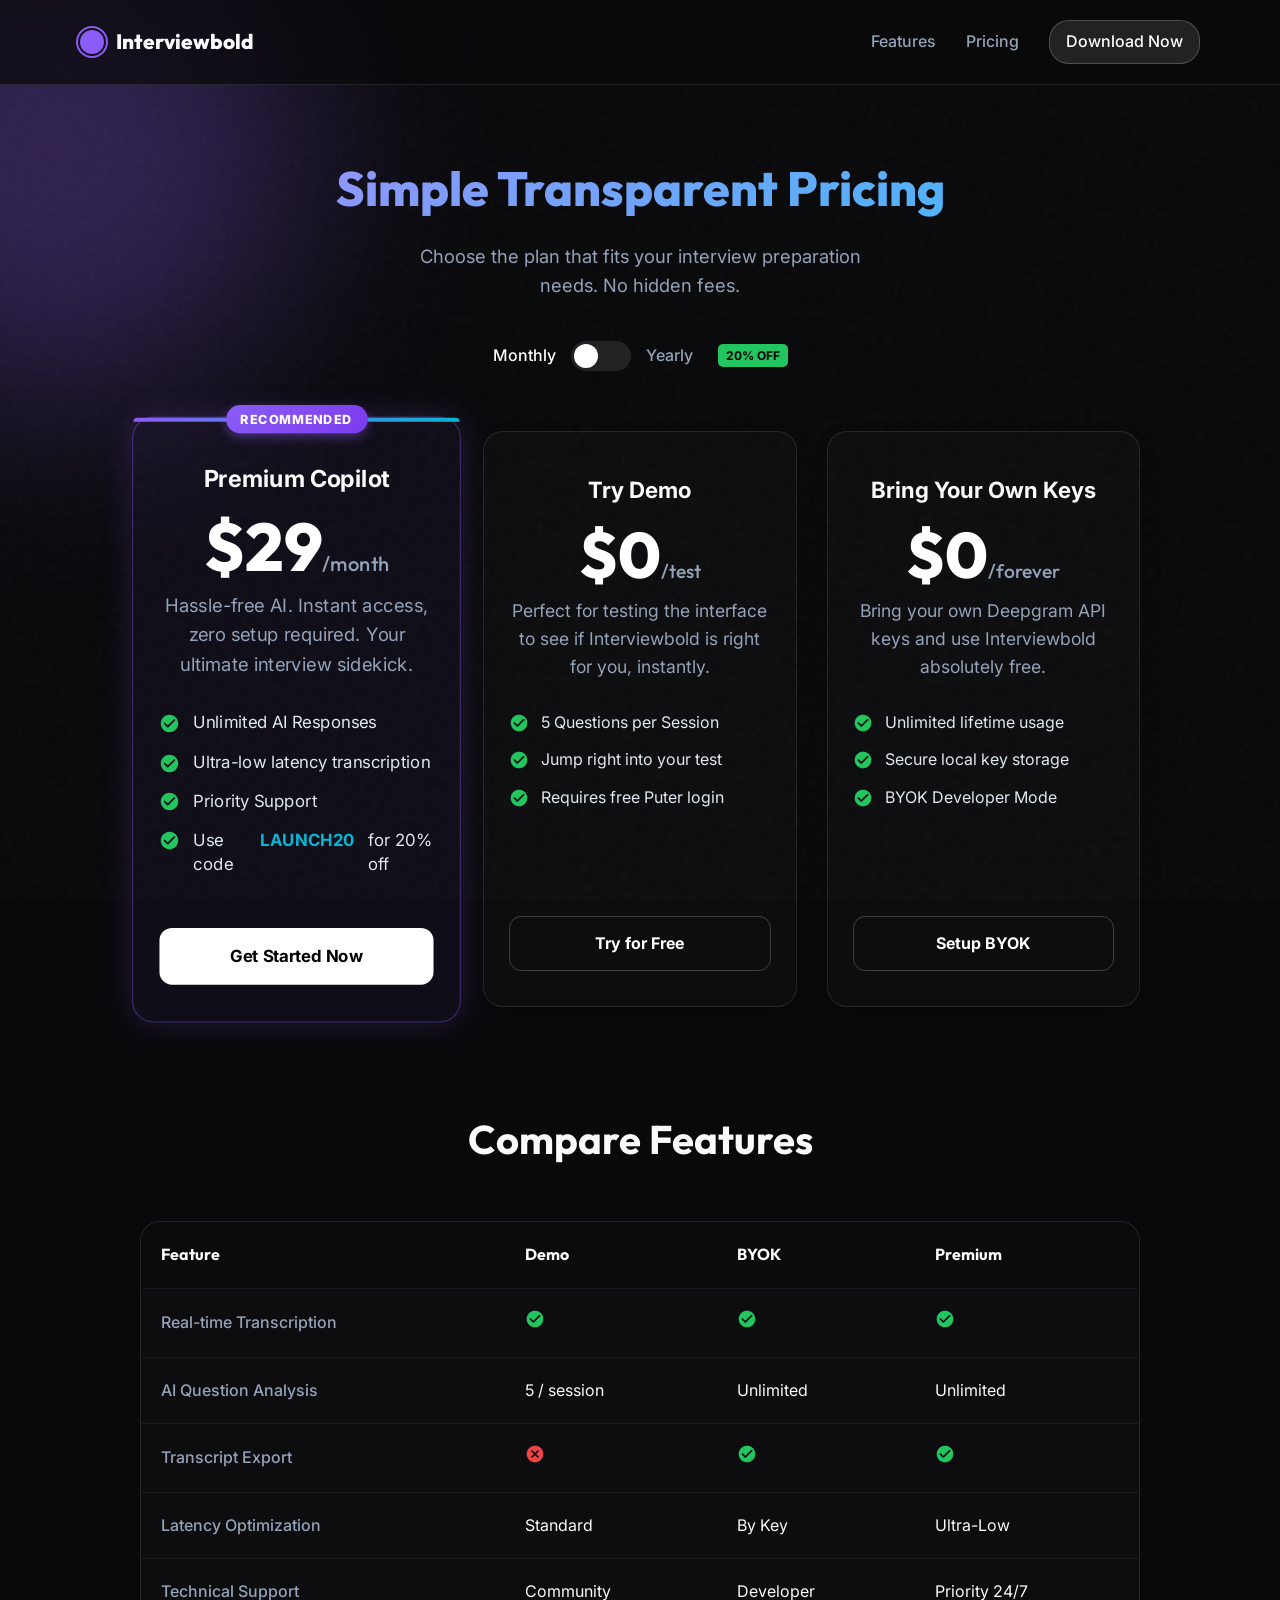
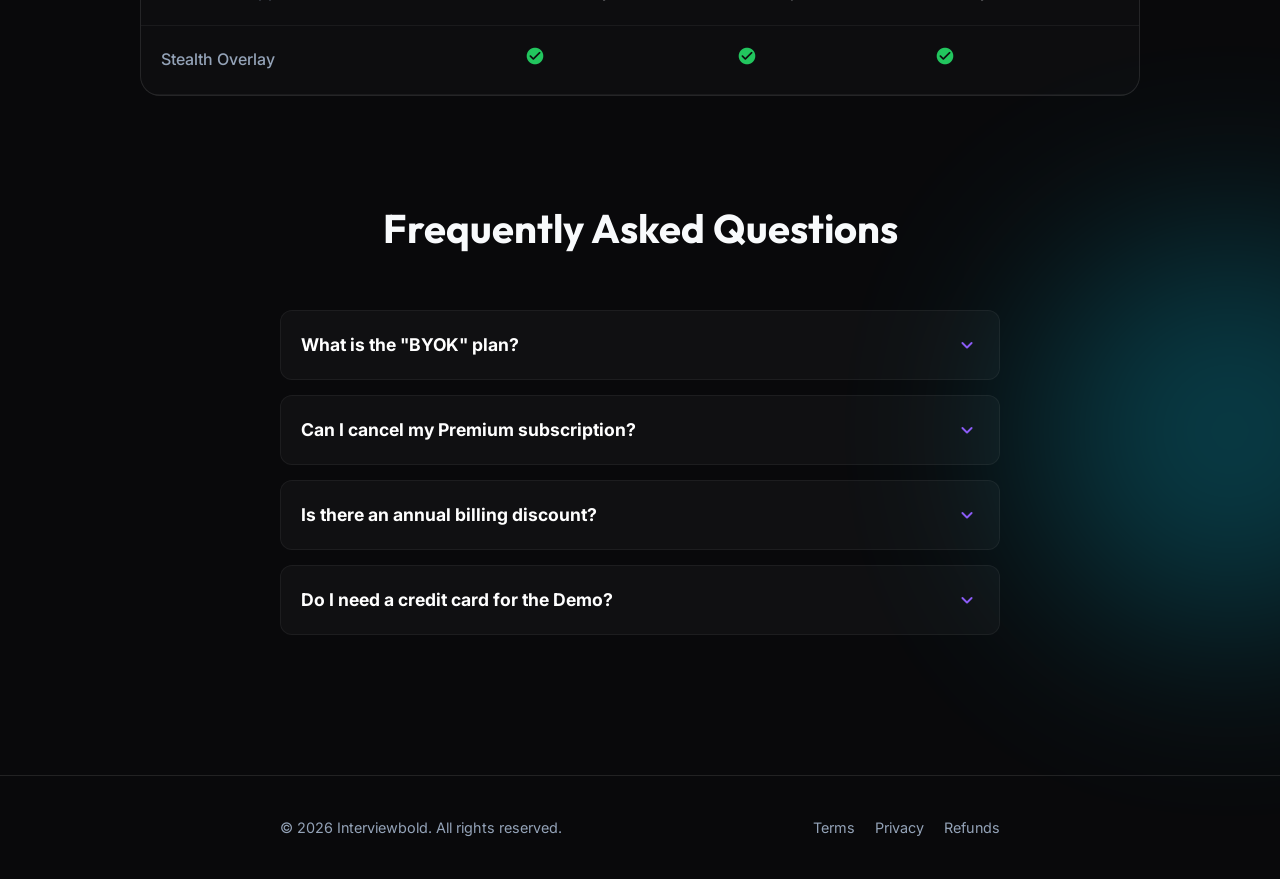
==== pricing.html @ 1e900db0 "Update landing page: refined pricing and legal pages for Interviewbold rebranding" ====
<!DOCTYPE html>
<html lang="en">

<head>
    <meta charset="UTF-8">
    <meta name="viewport" content="width=device-width, initial-scale=1.0">
    <link rel="icon"
        href="data:image/svg+xml,<svg xmlns=%22http://www.w3.org/2000/svg%22 viewBox=%220 0 100 100%22><circle cx=%2250%22 cy=%2250%22 r=%2240%22 fill=%22%238b5cf6%22/></svg>">
    <title>Pricing - Interviewbold</title>
    <meta name="description" content="Simple and transparent pricing for Interviewbold. Choose from our Free Demo, BYOK, or Premium Copilot plans.">
    <link href="https://fonts.googleapis.com/css2?family=Inter:wght@300;400;500;600;700;800&display=swap"
        rel="stylesheet">
    <link href="https://fonts.googleapis.com/css2?family=Outfit:wght@400;600;800&display=swap" rel="stylesheet">
    <link href="https://fonts.googleapis.com/icon?family=Material+Icons+Round" rel="stylesheet">
    <link rel="stylesheet" href="style.css">
</head>

<body>
    <div class="ambient-glow glow-1"></div>
    <div class="ambient-glow glow-2"></div>
    <div class="noise-overlay"></div>

    <nav class="navbar">
        <div class="nav-content">
            <a href="index.html" class="logo" style="text-decoration: none; color: inherit;">
                <div class="logo-icon">
                    <div class="pulse-ring"></div>
                </div>
                <span>Interviewbold</span>
            </a>
            <div class="nav-links">
                <a href="index.html#features">Features</a>
                <a href="pricing.html">Pricing</a>
                <a href="index.html#download" class="nav-btn">Download Now</a>
            </div>
        </div>
    </nav>

    <main class="content-page">
        <section class="pricing">
            <div class="content-header">
                <h1 class="gradient-text">Simple Transparent Pricing</h1>
                <p class="hero-subtitle" style="margin: 0 auto; margin-bottom: 40px;">Choose the plan that fits your interview preparation needs. No hidden fees.</p>
                
                <!-- Pricing Toggle -->
                <div class="pricing-toggle">
                    <span class="toggle-label active" id="monthly-label">Monthly</span>
                    <div class="toggle-switch" id="billing-toggle"></div>
                    <span class="toggle-label" id="yearly-label">Yearly</span>
                    <span class="discount-badge">20% OFF</span>
                </div>
            </div>
            
            <div class="pricing-grid">
                <!-- Premium Tier -->
                <div class="pricing-card premium-tier">
                    <div class="pricing-badge">RECOMMENDED</div>
                    <h3>Premium Copilot</h3>
                    <div class="price" id="premium-price">$29<span>/month</span></div>
                    <p class="pricing-desc">Hassle-free AI. Instant access, zero setup required. Your ultimate interview sidekick.</p>
                    <ul class="pricing-features">
                        <li><span class="material-icons-round">check_circle</span> Unlimited AI Responses</li>
                        <li><span class="material-icons-round">check_circle</span> Ultra-low latency transcription</li>
                        <li><span class="material-icons-round">check_circle</span> Priority Support</li>
                        <li><span class="material-icons-round">check_circle</span> Use code <strong style="color:var(--accent);">LAUNCH20</strong> for 20% off</li>
                    </ul>
                    <div class="pricing-action">
                        <a href="index.html#download" class="nav-btn" style="display: block; text-align: center; width: 100%; border: none;">Get Started Now</a>
                    </div>
                </div>

                <!-- Demo Tier -->
                <div class="pricing-card">
                    <h3>Try Demo</h3>
                    <div class="price">$0<span>/test</span></div>
                    <p class="pricing-desc">Perfect for testing the interface to see if Interviewbold is right for you, instantly.</p>
                    <ul class="pricing-features">
                        <li><span class="material-icons-round">check_circle</span> 5 Questions per Session</li>
                        <li><span class="material-icons-round">check_circle</span> Jump right into your test</li>
                        <li><span class="material-icons-round">check_circle</span> Requires free Puter login</li>
                    </ul>
                    <div class="pricing-action">
                        <a href="index.html#download" class="nav-btn secondary-btn" style="display: block; text-align: center; width:100%;">Try for Free</a>
                    </div>
                </div>

                <!-- BYOK Tier -->
                <div class="pricing-card">
                    <h3>Bring Your Own Keys</h3>
                    <div class="price">$0<span>/forever</span></div>
                    <p class="pricing-desc">Bring your own Deepgram API keys and use Interviewbold absolutely free.</p>
                    <ul class="pricing-features">
                        <li><span class="material-icons-round">check_circle</span> Unlimited lifetime usage</li>
                        <li><span class="material-icons-round">check_circle</span> Secure local key storage</li>
                        <li><span class="material-icons-round">check_circle</span> BYOK Developer Mode</li>
                    </ul>
                    <div class="pricing-action">
                        <a href="index.html#download" class="nav-btn secondary-btn" style="display: block; text-align: center; width:100%;">Setup BYOK</a>
                    </div>
                </div>
            </div>
        </section>

        <!-- Feature Comparison Section -->
        <section class="comparison-section">
            <h2 class="section-title">Compare Features</h2>
            <div class="comparison-table-wrapper">
                <table class="comparison-table">
                    <thead>
                        <tr>
                            <th>Feature</th>
                            <th>Demo</th>
                            <th>BYOK</th>
                            <th>Premium</th>
                        </tr>
                    </thead>
                    <tbody>
                        <tr>
                            <td class="feature">Real-time Transcription</td>
                            <td><span class="material-icons-round check">check_circle</span></td>
                            <td><span class="material-icons-round check">check_circle</span></td>
                            <td><span class="material-icons-round check">check_circle</span></td>
                        </tr>
                        <tr>
                            <td class="feature">AI Question Analysis</td>
                            <td>5 / session</td>
                            <td>Unlimited</td>
                            <td>Unlimited</td>
                        </tr>
                        <tr>
                            <td class="feature">Transcript Export</td>
                            <td><span class="material-icons-round close">cancel</span></td>
                            <td><span class="material-icons-round check">check_circle</span></td>
                            <td><span class="material-icons-round check">check_circle</span></td>
                        </tr>
                        <tr>
                            <td class="feature">Latency Optimization</td>
                            <td>Standard</td>
                            <td>By Key</td>
                            <td>Ultra-Low</td>
                        </tr>
                        <tr>
                            <td class="feature">Technical Support</td>
                            <td>Community</td>
                            <td>Developer</td>
                            <td>Priority 24/7</td>
                        </tr>
                        <tr>
                            <td class="feature">Stealth Overlay</td>
                            <td><span class="material-icons-round check">check_circle</span></td>
                            <td><span class="material-icons-round check">check_circle</span></td>
                            <td><span class="material-icons-round check">check_circle</span></td>
                        </tr>
                    </tbody>
                </table>
            </div>
        </section>

        <section class="content-container" style="margin-top: 100px;">
            <h2 class="section-title">Frequently Asked Questions</h2>
            <div class="faq-accordion">
                <div class="accordion-item">
                    <div class="accordion-header">
                        <h4>What is the "BYOK" plan?</h4>
                        <span class="material-icons-round accordion-icon">expand_more</span>
                    </div>
                    <div class="accordion-content">
                        <p>BYOK stands for "Bring Your Own Key". If you have your own Deepgram API key, you can use our software's full capabilities for free. We don't charge you; you only pay Deepgram for what you use (they have a generous free tier too!). This is perfect for developers or those who already have infrastructure API keys.</p>
                    </div>
                </div>
                <div class="accordion-item">
                    <div class="accordion-header">
                        <h4>Can I cancel my Premium subscription?</h4>
                        <span class="material-icons-round accordion-icon">expand_more</span>
                    </div>
                    <div class="accordion-content">
                        <p>Yes, you can cancel your subscription at any time through your account dashboard. You will retain access until the end of your billing period. We believe in total flexibility for our users.</p>
                    </div>
                </div>
                <div class="accordion-item">
                    <div class="accordion-header">
                        <h4>Is there an annual billing discount?</h4>
                        <span class="material-icons-round accordion-icon">expand_more</span>
                    </div>
                    <div class="accordion-content">
                        <p>Absolutely! If you choose yearly billing, you save 20% compared to monthly billing. That's equivalent to getting nearly 2.5 months for free! You can toggle between monthly and yearly rates at the top of this page.</p>
                    </div>
                </div>
                <div class="accordion-item">
                    <div class="accordion-header">
                        <h4>Do I need a credit card for the Demo?</h4>
                        <span class="material-icons-round accordion-icon">expand_more</span>
                    </div>
                    <div class="accordion-content">
                        <p>No credit card is required to try the Demo. You just need to download the app and sign in with a free Puter account to start your trial sessions immediately.</p>
                    </div>
                </div>
            </div>
        </section>
    </main>

    <script>
        // Billing Toggle Logic
        const toggle = document.getElementById('billing-toggle');
        const premiumPrice = document.getElementById('premium-price');
        const monthlyLabel = document.getElementById('monthly-label');
        const yearlyLabel = document.getElementById('yearly-label');

        toggle.addEventListener('click', () => {
            toggle.classList.toggle('yearly');
            
            if (toggle.classList.contains('yearly')) {
                premiumPrice.innerHTML = '$279<span>/year</span>';
                monthlyLabel.classList.remove('active');
                yearlyLabel.classList.add('active');
            } else {
                premiumPrice.innerHTML = '$29<span>/month</span>';
                monthlyLabel.classList.add('active');
                yearlyLabel.classList.remove('active');
            }
        });

        // FAQ Accordion Logic
        const accordionHeaders = document.querySelectorAll('.accordion-header');
        
        accordionHeaders.forEach(header => {
            header.addEventListener('click', () => {
                const item = header.parentElement;
                const isActive = item.classList.contains('active');
                
                // Close all other items
                document.querySelectorAll('.accordion-item').forEach(i => i.classList.remove('active'));
                
                if (!isActive) {
                    item.classList.add('active');
                }
            });
        });
    </script>

    <footer>
        <div class="content-container">
            <div style="display: flex; justify-content: space-between; align-items: center; flex-wrap: wrap; gap: 20px;">
                <p>&copy; 2026 Interviewbold. All rights reserved.</p>
                <div style="display: flex; gap: 20px;">
                    <a href="terms.html" style="color: var(--text-muted); text-decoration: none;">Terms</a>
                    <a href="privacy.html" style="color: var(--text-muted); text-decoration: none;">Privacy</a>
                    <a href="refund.html" style="color: var(--text-muted); text-decoration: none;">Refunds</a>
                </div>
            </div>
        </div>
    </footer>
</body>

</html>
---- style.css ----
:root {
    --bg-dark: #09090b;
    --primary: #8b5cf6;
    --primary-glow: rgba(139, 92, 246, 0.5);
    --secondary: #22c55e;
    --secondary-glow: rgba(34, 197, 94, 0.4);
    --accent: #06b6d4;
    --text-main: #f8fafc;
    --text-muted: #94a3b8;
    --glass-bg: rgba(15, 23, 42, 0.6);
    --glass-border: 1px solid rgba(255, 255, 255, 0.1);
}

* {
    margin: 0;
    padding: 0;
    box-sizing: border-box;
}

body {
    background-color: var(--bg-dark);
    color: var(--text-main);
    font-family: 'Inter', sans-serif;
    line-height: 1.6;
    overflow-x: hidden;
    position: relative;
}

/* Ambient Effects */
.ambient-glow {
    position: absolute;
    border-radius: 50%;
    filter: blur(100px);
    opacity: 0.3;
    z-index: -2;
}

.glow-1 {
    width: 500px;
    height: 500px;
    background: var(--primary);
    top: -100px;
    left: -200px;
}

.glow-2 {
    width: 400px;
    height: 400px;
    background: var(--accent);
    bottom: 10%;
    right: -150px;
}

.noise-overlay {
    position: fixed;
    top: 0;
    left: 0;
    width: 100%;
    height: 100%;
    background-image: url("data:image/svg+xml,%3Csvg viewBox='0 0 200 200' xmlns='http://www.w3.org/2000/svg'%3E%3Cfilter id='noiseFilter'%3E%3CfeTurbulence type='fractalNoise' baseFrequency='0.65' numOctaves='3' stitchTiles='stitch'/%3E%3C/filter%3E%3Crect width='100%25' height='100%25' filter='url(%23noiseFilter)'/%3E%3C/svg%3E");
    opacity: 0.03;
    pointer-events: none;
    z-index: -1;
}

/* Navbar */
.navbar {
    padding: 20px 0;
    border-bottom: var(--glass-border);
    background: rgba(9, 9, 11, 0.7);
    backdrop-filter: blur(10px);
    position: fixed;
    top: 0;
    width: 100%;
    z-index: 100;
}

.nav-content {
    max-width: 1200px;
    margin: 0 auto;
    padding: 0 40px;
    display: flex;
    justify-content: space-between;
    align-items: center;
}

.logo {
    display: flex;
    align-items: center;
    gap: 12px;
    font-family: 'Outfit', sans-serif;
    font-weight: 800;
    font-size: 1.3rem;
}

.logo-icon {
    width: 24px;
    height: 24px;
    background: var(--primary);
    border-radius: 50%;
    position: relative;
}

.pulse-ring {
    position: absolute;
    inset: -4px;
    border: 2px solid var(--primary);
    border-radius: 50%;
    animation: pulse 2s infinite;
}

@keyframes pulse {
    0% {
        transform: scale(0.8);
        opacity: 1;
    }

    100% {
        transform: scale(1.5);
        opacity: 0;
    }
}

.nav-links {
    display: flex;
    align-items: center;
    gap: 30px;
}

.nav-links a {
    color: var(--text-muted);
    text-decoration: none;
    font-weight: 500;
    transition: color 0.2s;
}

.nav-links a:hover {
    color: white;
}

.nav-btn {
    background: rgba(255, 255, 255, 0.1);
    padding: 8px 16px;
    border-radius: 20px;
    border: 1px solid rgba(255, 255, 255, 0.2);
    color: white !important;
}

/* Hero Section */
.hero {
    max-width: 1200px;
    margin: 150px auto 100px;
    padding: 0 40px;
    display: flex;
    align-items: center;
    justify-content: space-between;
    gap: 60px;
}

.hero-content {
    flex: 1;
}

.badge {
    display: inline-block;
    padding: 6px 14px;
    background: rgba(139, 92, 246, 0.15);
    border: 1px solid rgba(139, 92, 246, 0.4);
    border-radius: 20px;
    color: #c4b5fd;
    font-size: 0.85rem;
    font-weight: 600;
    margin-bottom: 24px;
}

.hero-title {
    font-family: 'Outfit', sans-serif;
    font-size: clamp(2.5rem, 8vw, 4rem);
    line-height: 1.1;
    font-weight: 800;
    margin-bottom: 24px;
}

.gradient-text {
    background: linear-gradient(135deg, #a78bfa 0%, #38bdf8 100%);
    -webkit-background-clip: text;
    background-clip: text;
    -webkit-text-fill-color: transparent;
}

.hero-subtitle {
    color: var(--text-muted);
    font-size: 1.15rem;
    max-width: 500px;
    margin-bottom: 40px;
}

.cta-group {
    display: flex;
    gap: 20px;
    flex-wrap: wrap;
    margin-bottom: 15px;
}

/* Download Buttons */
.primary-btn,
.secondary-btn {
    display: flex;
    align-items: center;
    gap: 15px;
    padding: 12px 24px;
    border-radius: 12px;
    text-decoration: none;
    color: white;
    transition: all 0.3s cubic-bezier(0.4, 0, 0.2, 1);
}

.windows-btn {
    background: linear-gradient(135deg, var(--primary) 0%, #7c3aed 100%);
    box-shadow: 0 10px 25px -5px var(--primary-glow);
    border: 1px solid rgba(255, 255, 255, 0.1);
}

.windows-btn:hover {
    transform: translateY(-3px);
    box-shadow: 0 15px 30px -5px var(--primary-glow);
    filter: brightness(1.1);
}

.android-btn {
    background: rgba(255, 255, 255, 0.05);
    border: 1px solid rgba(34, 197, 94, 0.5);
    box-shadow: 0 10px 25px -5px rgba(0, 0, 0, 0.3);
}

.android-btn:hover {
    transform: translateY(-3px);
    background: rgba(34, 197, 94, 0.1);
    box-shadow: 0 15px 30px -5px var(--secondary-glow);
}

.btn-text {
    display: flex;
    flex-direction: column;
    text-align: left;
}

.btn-text .small {
    font-size: 0.7rem;
    opacity: 0.8;
    text-transform: uppercase;
    letter-spacing: 0.5px;
}

.btn-text .large {
    font-size: 1.2rem;
    font-weight: 700;
    line-height: 1.2;
}

.icon-windows,
.icon-android {
    width: 32px;
    height: 32px;
}

.version-info {
    font-size: 0.8rem;
    color: var(--text-muted);
    opacity: 0.7;
}

/* Hero Image / Mockup */
.hero-image-wrapper {
    flex: 1;
    display: flex;
    justify-content: flex-end;
}

.glass-mockup {
    width: 100%;
    max-width: 450px;
    background: var(--glass-bg);
    backdrop-filter: blur(20px);
    border: var(--glass-border);
    border-radius: 16px;
    overflow: hidden;
    box-shadow: 0 25px 50px -12px rgba(0, 0, 0, 0.5);
    transform: perspective(1000px) rotateY(-10deg) rotateX(5deg);
    transition: transform 0.5s ease;
}

.glass-mockup:hover {
    transform: perspective(1000px) rotateY(-5deg) rotateX(2deg);
}

.mockup-header {
    background: rgba(0, 0, 0, 0.3);
    padding: 12px 16px;
    display: flex;
    align-items: center;
    border-bottom: var(--glass-border);
}

.dots span {
    display: inline-block;
    width: 10px;
    height: 10px;
    border-radius: 50%;
    background: #4b5563;
    margin-right: 6px;
}

.dots span:nth-child(1) {
    background: #ef4444;
}

.dots span:nth-child(2) {
    background: #eab308;
}

.dots span:nth-child(3) {
    background: #22c55e;
}

.mockup-title {
    margin-left: auto;
    margin-right: auto;
    font-size: 0.75rem;
    color: var(--text-muted);
    font-weight: 500;
}

.mockup-body {
    padding: 20px;
    display: flex;
    flex-direction: column;
    gap: 15px;
}

.mockup-panel {
    background: rgba(255, 255, 255, 0.03);
    border: 1px solid rgba(255, 255, 255, 0.05);
    border-radius: 12px;
    padding: 16px;
}

.m-header {
    font-size: 0.75rem;
    text-transform: uppercase;
    color: var(--text-muted);
    margin-bottom: 10px;
    display: flex;
    align-items: center;
    gap: 6px;
    font-weight: 600;
}

.m-msg {
    font-size: 0.9rem;
    color: #e2e8f0;
}

.q-tag {
    color: #FFD700;
    font-weight: bold;
}

.tr-msg strong {
    color: white;
}

/* How It Works */
.how-to-use {
    max-width: 1000px;
    margin: 0 auto 100px;
    padding: 0 40px;
}

.steps-container {
    display: flex;
    flex-direction: column;
    gap: 60px;
}

.step {
    display: flex;
    align-items: center;
    gap: 40px;
    position: relative;
}

.reverse-step {
    flex-direction: row-reverse;
}

.step-number {
    position: absolute;
    top: -20px;
    left: -20px;
    font-size: 6rem;
    font-weight: 800;
    color: rgba(255, 255, 255, 0.03);
    z-index: -1;
}

.reverse-step .step-number {
    left: auto;
    right: -20px;
}

.step-content {
    flex: 1;
}

.step-content h3 {
    font-family: 'Outfit', sans-serif;
    font-size: 1.8rem;
    margin-bottom: 15px;
    color: var(--primary);
}

.step-content p {
    color: var(--text-muted);
    font-size: 1.1rem;
}

.step-image {
    flex: 1;
}

.placeholder-img {
    width: 100%;
    aspect-ratio: 16 / 9;
    border-radius: 16px;
    border: var(--glass-border);
    display: flex;
    flex-direction: column;
    justify-content: center;
    align-items: center;
    gap: 15px;
    color: var(--text-muted);
    font-weight: 500;
    box-shadow: 0 20px 40px -10px rgba(0, 0, 0, 0.5);
    background: linear-gradient(135deg, rgba(139, 92, 246, 0.05) 0%, rgba(6, 182, 212, 0.05) 100%);
    position: relative;
    overflow: hidden;
}

.placeholder-img::before {
    content: '';
    position: absolute;
    inset: 0;
    background: radial-gradient(circle at center, var(--primary-glow) 0%, transparent 70%);
    opacity: 0.1;
}

/* Pricing Section */
.pricing {
    max-width: 1200px;
    margin: 0 auto 100px;
    padding: 0 40px;
    text-align: center;
}

.pricing-grid {
    display: grid;
    grid-template-columns: repeat(3, 1fr);
    gap: 30px;
    align-items: stretch;
    max-width: 1000px;
    margin: 0 auto;
}

.pricing-card {
    background: rgba(255, 255, 255, 0.02);
    border: 1px solid rgba(255, 255, 255, 0.1);
    border-radius: 20px;
    padding: 35px 25px;
    position: relative;
    overflow: visible; /* changed from hidden to let badge pop out */
    box-shadow: 0 10px 30px -10px rgba(0, 0, 0, 0.3);
    transition: transform 0.3s ease, box-shadow 0.3s ease;
    display: flex;
    flex-direction: column;
}

.pricing-card:hover {
    transform: translateY(-5px);
    border-color: rgba(255, 255, 255, 0.2);
}

.premium-tier {
    background: rgba(139, 92, 246, 0.05); /* very light purple tint */
    border: 1px solid rgba(139, 92, 246, 0.4);
    transform: scale(1.05);
    z-index: 2;
}

.premium-tier:hover {
    transform: scale(1.05) translateY(-5px);
    box-shadow: 0 20px 40px -5px var(--primary-glow);
}

/* Add a glowing top edge to the premium card */
.premium-tier::before {
    content: '';
    position: absolute;
    top: 0;
    left: 0;
    width: 100%;
    height: 4px;
    background: linear-gradient(90deg, var(--primary), var(--accent));
    border-top-left-radius: 20px;
    border-top-right-radius: 20px;
}

.pricing-badge {
    position: absolute;
    top: -12px;
    left: 50%;
    transform: translateX(-50%);
    display: inline-block;
    padding: 4px 14px;
    background: linear-gradient(135deg, var(--primary) 0%, #7c3aed 100%);
    color: white;
    border-radius: 20px;
    font-size: 0.75rem;
    font-weight: 800;
    text-transform: uppercase;
    letter-spacing: 1px;
    box-shadow: 0 4px 10px rgba(139, 92, 246, 0.4);
}

.pricing-card h3 {
    font-size: 1.4rem;
    color: var(--text-main);
    margin-bottom: 15px;
    margin-top: 5px;
}

.price {
    font-family: 'Outfit', sans-serif;
    font-size: 4rem;
    font-weight: 800;
    line-height: 1;
    margin-bottom: 10px;
    color: white;
}

.price span {
    font-size: 1.2rem;
    color: var(--text-muted);
    font-weight: 500;
}

.pricing-desc {
    color: var(--text-muted);
    margin-bottom: 30px;
    font-size: 1.1rem;
}

.pricing-features {
    list-style: none;
    text-align: left;
    margin-bottom: 35px;
}

.pricing-features li {
    display: flex;
    align-items: flex-start; /* Changed from center so wrapped text aligns at top */
    gap: 12px;
    margin-bottom: 15px;
    color: #e2e8f0;
    line-height: 1.4;
}

.pricing-features .material-icons-round {
    color: var(--secondary);
    font-size: 20px;
    flex-shrink: 0; /* Prevents the icon from squeezing when text wraps */
    margin-top: 2px; /* Slight visual tweak to align with text */
}

.pricing-action {
    margin-top: auto;
}

.pricing-action .nav-btn {
    display: block;
    width: 100%;
    padding: 14px;
    background: white;
    color: black !important;
    text-align: center;
    font-weight: 700;
    border-radius: 12px;
    text-decoration: none;
    transition: all 0.2s;
}

.pricing-action .nav-btn.secondary-btn {
    background: transparent;
    color: white !important;
    border: 1px solid rgba(255,255,255,0.2);
}

.pricing-action .nav-btn:hover {
    transform: scale(1.02);
}

.pricing-action .nav-btn.secondary-btn:hover {
    background: rgba(255,255,255,0.05);
}

/* Features */
.features {
    max-width: 1200px;
    margin: 0 auto 100px;
    padding: 0 40px;
}

.section-title {
    text-align: center;
    font-size: 2.5rem;
    font-family: 'Outfit', sans-serif;
    margin-bottom: 50px;
}

.feature-grid {
    display: grid;
    grid-template-columns: repeat(3, 1fr);
    gap: 30px;
}

.feature-card {
    background: rgba(255, 255, 255, 0.02);
    border: 1px solid rgba(255, 255, 255, 0.05);
    padding: 30px;
    border-radius: 16px;
    transition: background 0.3s;
}

.feature-card:hover {
    background: rgba(255, 255, 255, 0.05);
}

.feature-icon {
    width: 48px;
    height: 48px;
    background: rgba(139, 92, 246, 0.1);
    color: var(--primary);
    border-radius: 12px;
    display: flex;
    align-items: center;
    justify-content: center;
    margin-bottom: 20px;
}

.feature-icon span {
    font-size: 24px;
}

.feature-card h3 {
    margin-bottom: 12px;
    font-size: 1.2rem;
}

.feature-card p {
    color: var(--text-muted);
    font-size: 0.95rem;
}

footer {
    text-align: center;
    padding: 40px;
    border-top: var(--glass-border);
    color: var(--text-muted);
    font-size: 0.9rem;
}

@media (max-width: 900px) {
    .nav-content {
        padding: 0 20px;
    }

    .nav-links {
        gap: 15px;
    }

    .nav-links a:not(.nav-btn):not([href*="pricing"]) {
        display: none !important;
    }

    .hero {
        flex-direction: column;
        text-align: center;
        margin-top: 100px;
        gap: 40px;
    }

    .hero-title {
        font-size: clamp(2rem, 10vw, 3.5rem);
    }

    .cta-group {
        justify-content: center;
    }

    .hero-subtitle {
        margin: 0 auto 40px;
    }

    .glass-mockup {
        transform: none;
        max-width: 100%;
    }

    .glass-mockup:hover {
        transform: translateY(-5px);
    }

    .feature-grid,
    .testimonial-grid,
    .stats-grid {
        grid-template-columns: 1fr !important;
        gap: 20px;
    }

    .pricing-grid {
        grid-template-columns: 1fr;
        gap: 40px;
        padding: 0 20px;
    }
    
    .premium-tier {
        transform: none;
    }
    .premium-tier:hover {
        transform: translateY(-5px);
    }

    .stats-container {
        padding: 0;
    }

    .step {
        flex-direction: column !important;
        text-align: center;
        gap: 20px;
    }

    .step-number {
        font-size: 4rem;
        top: -10px;
        left: 50%;
        transform: translateX(-50%);
    }

    .reverse-step .step-number {
        right: auto;
    }
}

/* Stats Section */
.stats-section {
    max-width: 1200px;
    margin: 0 auto 100px;
    padding: 0 40px;
    position: relative;
}

.stats-container {
    display: flex;
    flex-direction: column;
    gap: 40px;
    align-items: center;
}

.map-container {
    width: 100%;
    max-width: 800px;
    height: 300px;
    position: relative;
    background: radial-gradient(ellipse at center, rgba(139, 92, 246, 0.15) 0%, transparent 70%);
    border-radius: 20px;
    margin-bottom: 20px;
}

.map-bg {
    position: absolute;
    inset: 0;
    background-image: url('world-map.svg');
    background-size: contain;
    background-position: center;
    background-repeat: no-repeat;
    opacity: 0.2;
    /* Simplified filter for better cross-browser compatibility */
    filter: brightness(0.8) sepia(1) hue-rotate(220deg) saturate(2);
}

.ping {
    position: absolute;
    width: 10px;
    height: 10px;
    background: var(--primary);
    border-radius: 50%;
    box-shadow: 0 0 10px var(--primary);
}

.ping::after {
    content: '';
    position: absolute;
    top: 50%;
    left: 50%;
    transform: translate(-50%, -50%);
    width: 100%;
    height: 100%;
    background: var(--primary);
    border-radius: 50%;
    animation: ripple 2s infinite ease-out;
}

.ping:nth-child(2)::after {
    animation-delay: 0.5s;
}

.ping:nth-child(3)::after {
    animation-delay: 1.2s;
}

.ping:nth-child(4)::after {
    animation-delay: 0.2s;
}

.ping:nth-child(5)::after {
    animation-delay: 1.8s;
}

.ping:nth-child(6)::after {
    animation-delay: 0.9s;
}

.ping:nth-child(7)::after {
    animation-delay: 1.5s;
}

@keyframes ripple {
    0% {
        width: 10px;
        height: 10px;
        opacity: 1;
    }

    100% {
        width: 50px;
        height: 50px;
        opacity: 0;
    }
}

.stats-grid {
    display: grid;
    grid-template-columns: repeat(4, 1fr);
    gap: 30px;
    width: 100%;
}

.stat-card {
    background: rgba(255, 255, 255, 0.02);
    border: 1px solid rgba(255, 255, 255, 0.05);
    padding: 30px 20px;
    border-radius: 16px;
    text-align: center;
    transition: transform 0.3s, background 0.3s;
}

.stat-card:hover {
    transform: translateY(-5px);
    background: rgba(255, 255, 255, 0.05);
    border-color: rgba(139, 92, 246, 0.3);
}

.stat-number {
    font-family: 'Outfit', sans-serif;
    font-size: 3rem;
    font-weight: 800;
    color: var(--text-main);
    margin-bottom: 5px;
    background: linear-gradient(135deg, #fff 0%, #a78bfa 100%);
    -webkit-background-clip: text;
    background-clip: text;
    -webkit-text-fill-color: transparent;
}

.stat-label {
    color: var(--text-muted);
    font-size: 1rem;
    font-weight: 500;
    text-transform: uppercase;
    letter-spacing: 1px;
}

/* Testimonials Section */
.testimonials {
    max-width: 1200px;
    margin: 0 auto 100px;
    padding: 0 40px;
}

.testimonial-grid {
    display: grid;
    grid-template-columns: repeat(3, 1fr);
    gap: 30px;
}

.testimonial-card {
    background: var(--glass-bg);
    border: var(--glass-border);
    padding: 30px;
    border-radius: 16px;
    box-shadow: 0 10px 30px -10px rgba(0, 0, 0, 0.3);
    display: flex;
    flex-direction: column;
    gap: 20px;
    transition: transform 0.3s, box-shadow 0.3s;
}

.testimonial-card:hover {
    transform: translateY(-5px);
    box-shadow: 0 15px 35px -10px var(--primary-glow);
    border-color: rgba(139, 92, 246, 0.3);
}

.stars {
    color: #eab308;
    font-size: 1.2rem;
    letter-spacing: 2px;
}

.review-text {
    color: var(--text-main);
    font-size: 1.05rem;
    font-style: italic;
    line-height: 1.6;
    flex-grow: 1;
}

.user-info {
    display: flex;
    align-items: center;
    gap: 15px;
    border-top: 1px solid rgba(255, 255, 255, 0.05);
    padding-top: 20px;
}

.avatar {
    width: 45px;
    height: 45px;
    background: linear-gradient(135deg, var(--primary) 0%, var(--accent) 100%);
    border-radius: 50%;
    display: flex;
    align-items: center;
    justify-content: center;
    font-weight: 700;
    color: white;
    font-size: 1.1rem;
}

.user-info h4 {
    margin: 0;
    font-size: 1rem;
    color: white;
}

.user-info p {
    margin: 0;
    font-size: 0.85rem;
    color: var(--text-muted);
}

@media (max-width: 900px) {

    .stats-grid,
    .testimonial-grid {
        grid-template-columns: 1fr;
    }
}

@media (max-width: 600px) {
    .stats-grid {
        grid-template-columns: 1fr 1fr;
    }
}

/* Policy & Content Pages */
.content-page {
    padding-top: 150px;
    padding-bottom: 100px;
}

.content-container {
    max-width: 800px;
    margin: 0 auto;
    padding: 0 40px;
}

.content-header {
    text-align: center;
    margin-bottom: 60px;
}

.content-header h1 {
    font-family: 'Outfit', sans-serif;
    font-size: 3rem;
    font-weight: 800;
    margin-bottom: 15px;
}

.last-updated {
    color: var(--text-muted);
    font-size: 0.9rem;
}

.content-body {
    background: rgba(255, 255, 255, 0.02);
    border: var(--glass-border);
    border-radius: 20px;
    padding: 60px;
    box-shadow: 0 20px 40px -20px rgba(0, 0, 0, 0.5);
}

.content-body h2 {
    font-family: 'Outfit', sans-serif;
    font-size: 1.8rem;
    color: var(--primary);
    margin-top: 40px;
    margin-bottom: 20px;
}

.content-body h2:first-child {
    margin-top: 0;
}

.content-body p {
    color: var(--text-muted);
    margin-bottom: 20px;
    font-size: 1.05rem;
    line-height: 1.7;
}

.content-body ul {
    margin-bottom: 20px;
    padding-left: 20px;
    color: var(--text-muted);
}

.content-body li {
    margin-bottom: 10px;
}

.content-body a {
    color: var(--accent);
    text-decoration: none;
}

.content-body a:hover {
    text-decoration: underline;
}

/* Pricing Toggle */
.pricing-toggle {
    display: flex;
    align-items: center;
    justify-content: center;
    gap: 15px;
    margin-bottom: 40px;
}

.toggle-label {
    font-size: 1rem;
    font-weight: 500;
    color: var(--text-muted);
}

.toggle-label.active {
    color: white;
}

.toggle-switch {
    display: inline-block;
    position: relative;
    width: 60px;
    height: 30px;
    background: rgba(255, 255, 255, 0.1);
    border-radius: 15px;
    cursor: pointer;
    transition: background 0.3s;
}

.toggle-switch::after {
    content: '';
    position: absolute;
    top: 3px;
    left: 3px;
    width: 24px;
    height: 24px;
    background: white;
    border-radius: 50%;
    transition: transform 0.3s;
}

.toggle-switch.yearly::after {
    transform: translateX(30px);
}

.discount-badge {
    padding: 2px 8px;
    background: var(--secondary);
    color: black;
    font-size: 0.75rem;
    font-weight: 700;
    border-radius: 5px;
    margin-left: 10px;
}

/* Pricing Card Glows & Animations */
.pricing-card.premium-tier {
    box-shadow: 0 0 30px rgba(139, 92, 246, 0.2);
}

.pricing-card:hover {
    transform: translateY(-8px);
    box-shadow: 0 20px 40px -10px rgba(0, 0, 0, 0.5), 0 0 20px rgba(139, 92, 246, 0.3);
}

/* Comparison Table */
.comparison-section {
    margin-top: 100px;
    max-width: 1000px;
    margin-left: auto;
    margin-right: auto;
}

.comparison-table-wrapper {
    overflow-x: auto;
    background: rgba(255, 255, 255, 0.02);
    border: var(--glass-border);
    border-radius: 20px;
}

.comparison-table {
    width: 100%;
    border-collapse: collapse;
    text-align: left;
}

.comparison-table th, 
.comparison-table td {
    padding: 20px;
    border-bottom: 1px solid rgba(255, 255, 255, 0.05);
}

.comparison-table th {
    background: rgba(0, 0, 0, 0.2);
    font-family: 'Outfit', sans-serif;
    font-weight: 700;
    color: var(--text-main);
}

.comparison-table .feature {
    font-weight: 500;
    color: var(--text-muted);
}

.comparison-table .material-icons-round {
    font-size: 20px;
}

.comparison-table .material-icons-round.check {
    color: var(--secondary);
}

.comparison-table .material-icons-round.close {
    color: #ef4444;
}

/* Accordion FAQ */
.faq-accordion {
    display: flex;
    flex-direction: column;
    gap: 15px;
    max-width: 800px;
    margin: 40px auto;
}

.accordion-item {
    background: rgba(255, 255, 255, 0.03);
    border: 1px solid rgba(255, 255, 255, 0.05);
    border-radius: 12px;
    overflow: hidden;
    transition: all 0.3s;
}

.accordion-header {
    padding: 20px;
    display: flex;
    justify-content: space-between;
    align-items: center;
    cursor: pointer;
}

.accordion-header h4 {
    margin: 0;
    font-size: 1.1rem;
    color: white;
}

.accordion-icon {
    transition: transform 0.3s;
    color: var(--primary);
}

.accordion-item.active .accordion-icon {
    transform: rotate(180deg);
}

.accordion-content {
    max-height: 0;
    padding: 0 20px;
    transition: max-height 0.3s ease-out, padding 0.3s ease-out;
    color: var(--text-muted);
    line-height: 1.6;
}

.accordion-item.active .accordion-content {
    max-height: 300px; /* Increased for longer text */
    padding: 0 20px 20px;
}

/* Legal Sidebar Layout */
.policy-layout {
    display: flex;
    gap: 60px;
    align-items: flex-start;
}

.policy-toc {
    position: sticky;
    top: 120px;
    width: 250px;
    flex-shrink: 0;
    background: rgba(255, 255, 255, 0.02);
    border: var(--glass-border);
    border-radius: 15px;
    padding: 25px;
}

.policy-toc h3 {
    font-size: 0.8rem;
    text-transform: uppercase;
    letter-spacing: 2px;
    color: var(--primary);
    margin-bottom: 20px;
    font-weight: 800;
}

.policy-toc ul {
    list-style: none;
    padding: 0;
}

.policy-toc li {
    margin-bottom: 12px;
}

.policy-toc a {
    color: var(--text-muted);
    text-decoration: none;
    font-size: 0.9rem;
    transition: color 0.2s;
    display: block;
}

.policy-toc a:hover,
.policy-toc a.active {
    color: white;
    font-weight: 600;
}

/* Back to Top Button */
.back-to-top {
    position: fixed;
    bottom: 30px;
    right: 30px;
    width: 50px;
    height: 50px;
    background: var(--primary);
    color: white;
    border-radius: 50%;
    display: flex;
    align-items: center;
    justify-content: center;
    text-decoration: none;
    opacity: 0;
    pointer-events: none;
    transition: all 0.3s;
    z-index: 99;
    box-shadow: 0 10px 20px rgba(0,0,0,0.3);
}

.back-to-top.visible {
    opacity: 1;
    pointer-events: auto;
}

.back-to-top:hover {
    transform: translateY(-5px);
    background: var(--accent);
}

/* Responsive Overrides */
@media (max-width: 900px) {
    .content-page {
        padding-top: 100px;
    }
    
    .policy-layout {
        flex-direction: column;
    }
    
    .policy-toc {
        position: static;
        width: 100%;
        margin-bottom: 40px;
    }
    
    .content-container {
        padding: 0 20px;
    }
}

@media (max-width: 768px) {
    .pricing-grid {
        gap: 40px;
    }
    
    .comparison-table td:not(:first-child),
    .comparison-table th:not(:first-child) {
        text-align: center;
    }
}
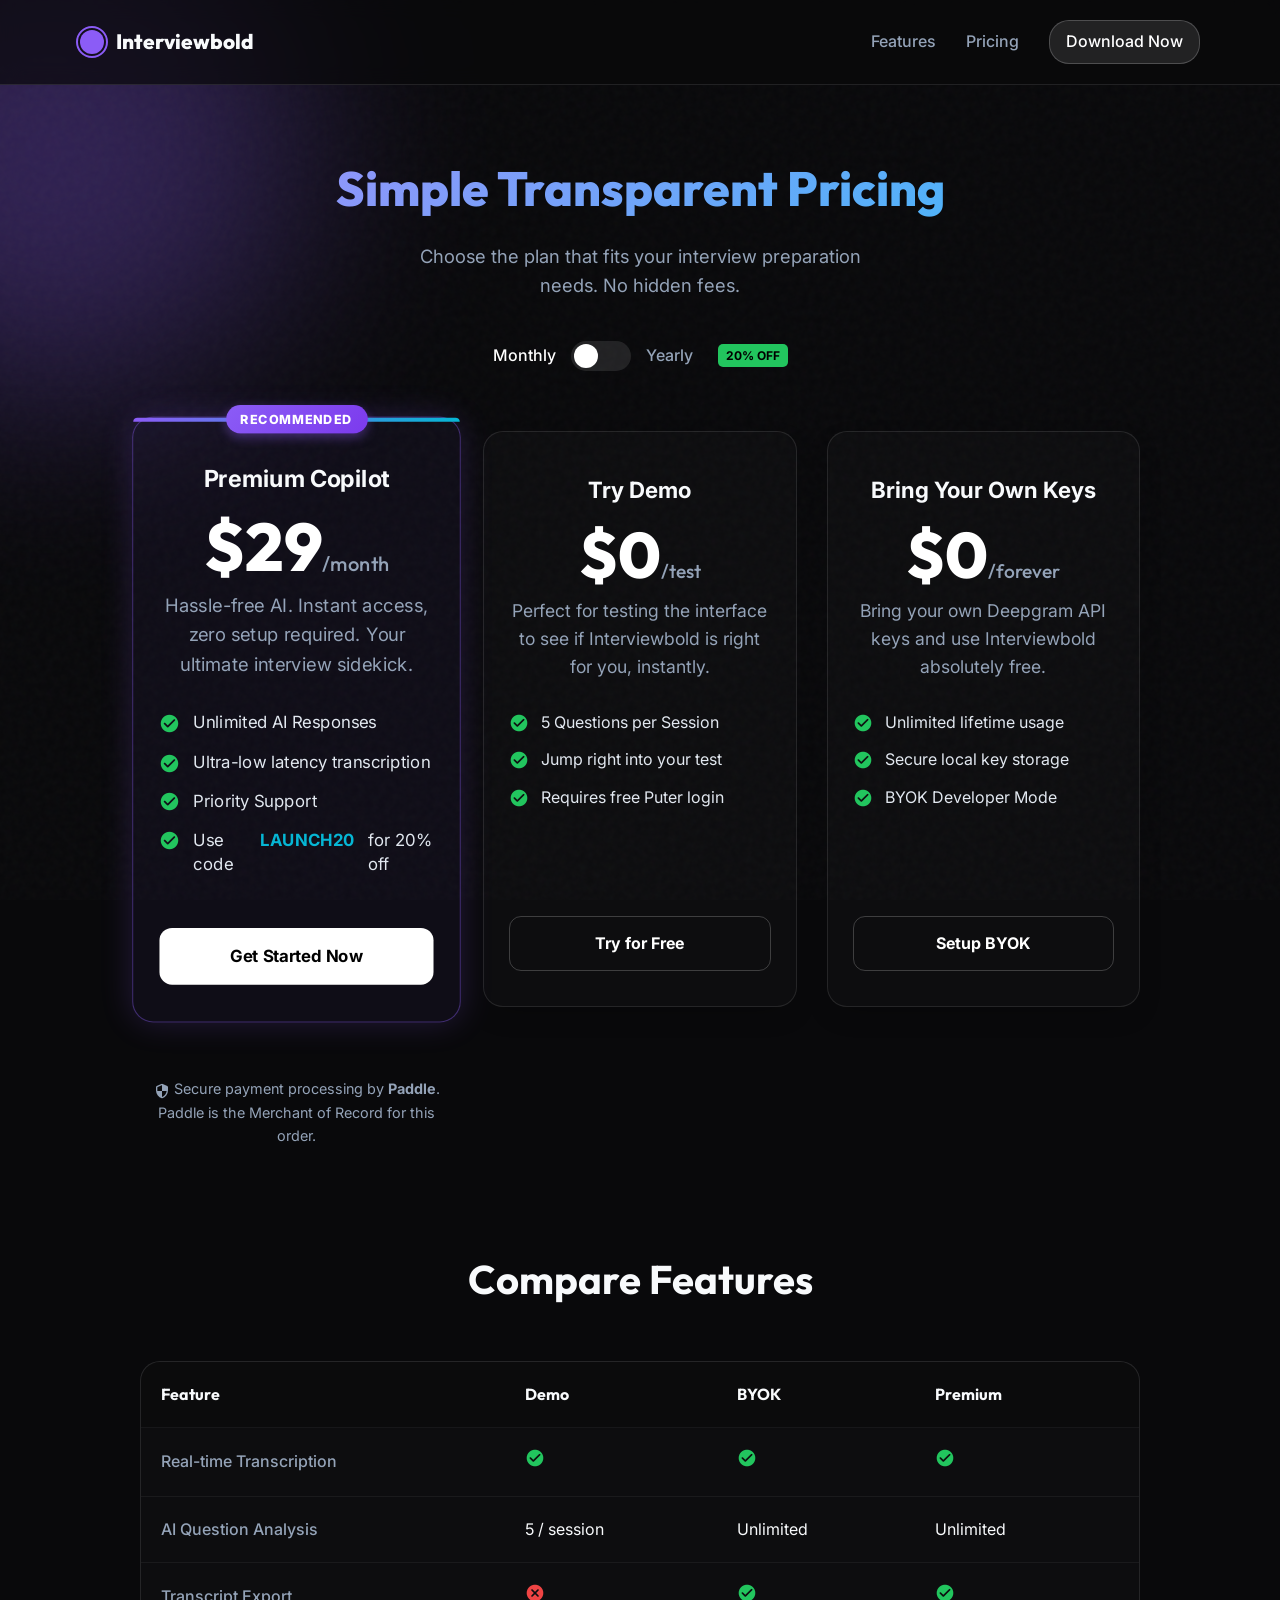
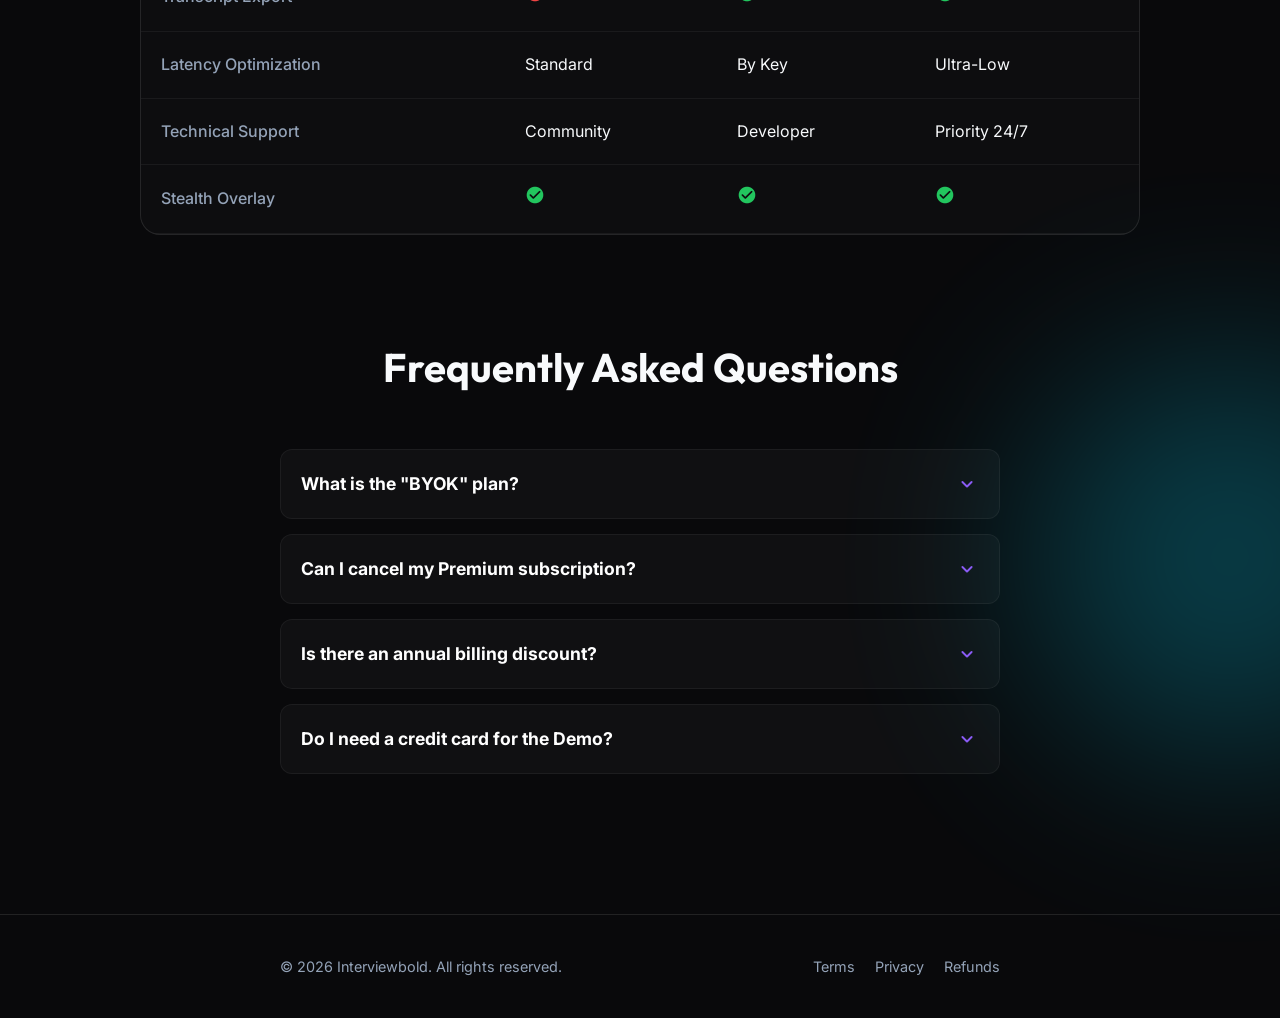
==== commit 35d7934b: "Paddle compliance: 14-day refund policy and Merchant of Record updates" ====
--- a/pricing.html
+++ b/pricing.html
@@ -98,6 +98,8 @@
                         <a href="index.html#download" class="nav-btn secondary-btn" style="display: block; text-align: center; width:100%;">Setup BYOK</a>
                     </div>
                 </div>
+            <div style="text-align: center; margin-top: 40px; color: var(--text-muted); font-size: 0.9rem;">
+                <p><span class="material-icons-round" style="font-size: 1rem; vertical-align: middle;">security</span> Secure payment processing by <strong>Paddle</strong>. Paddle is the Merchant of Record for this order.</p>
             </div>
         </section>
 
@@ -174,7 +176,7 @@
                         <span class="material-icons-round accordion-icon">expand_more</span>
                     </div>
                     <div class="accordion-content">
-                        <p>Yes, you can cancel your subscription at any time through your account dashboard. You will retain access until the end of your billing period. We believe in total flexibility for our users.</p>
+                        <p>Yes, you can cancel your subscription at any time through your account dashboard. You will retain access until the end of your billing period. Additionally, we offer a <strong>14-day money-back guarantee</strong> for all new subscriptions if you're not completely satisfied.</p>
                     </div>
                 </div>
                 <div class="accordion-item">
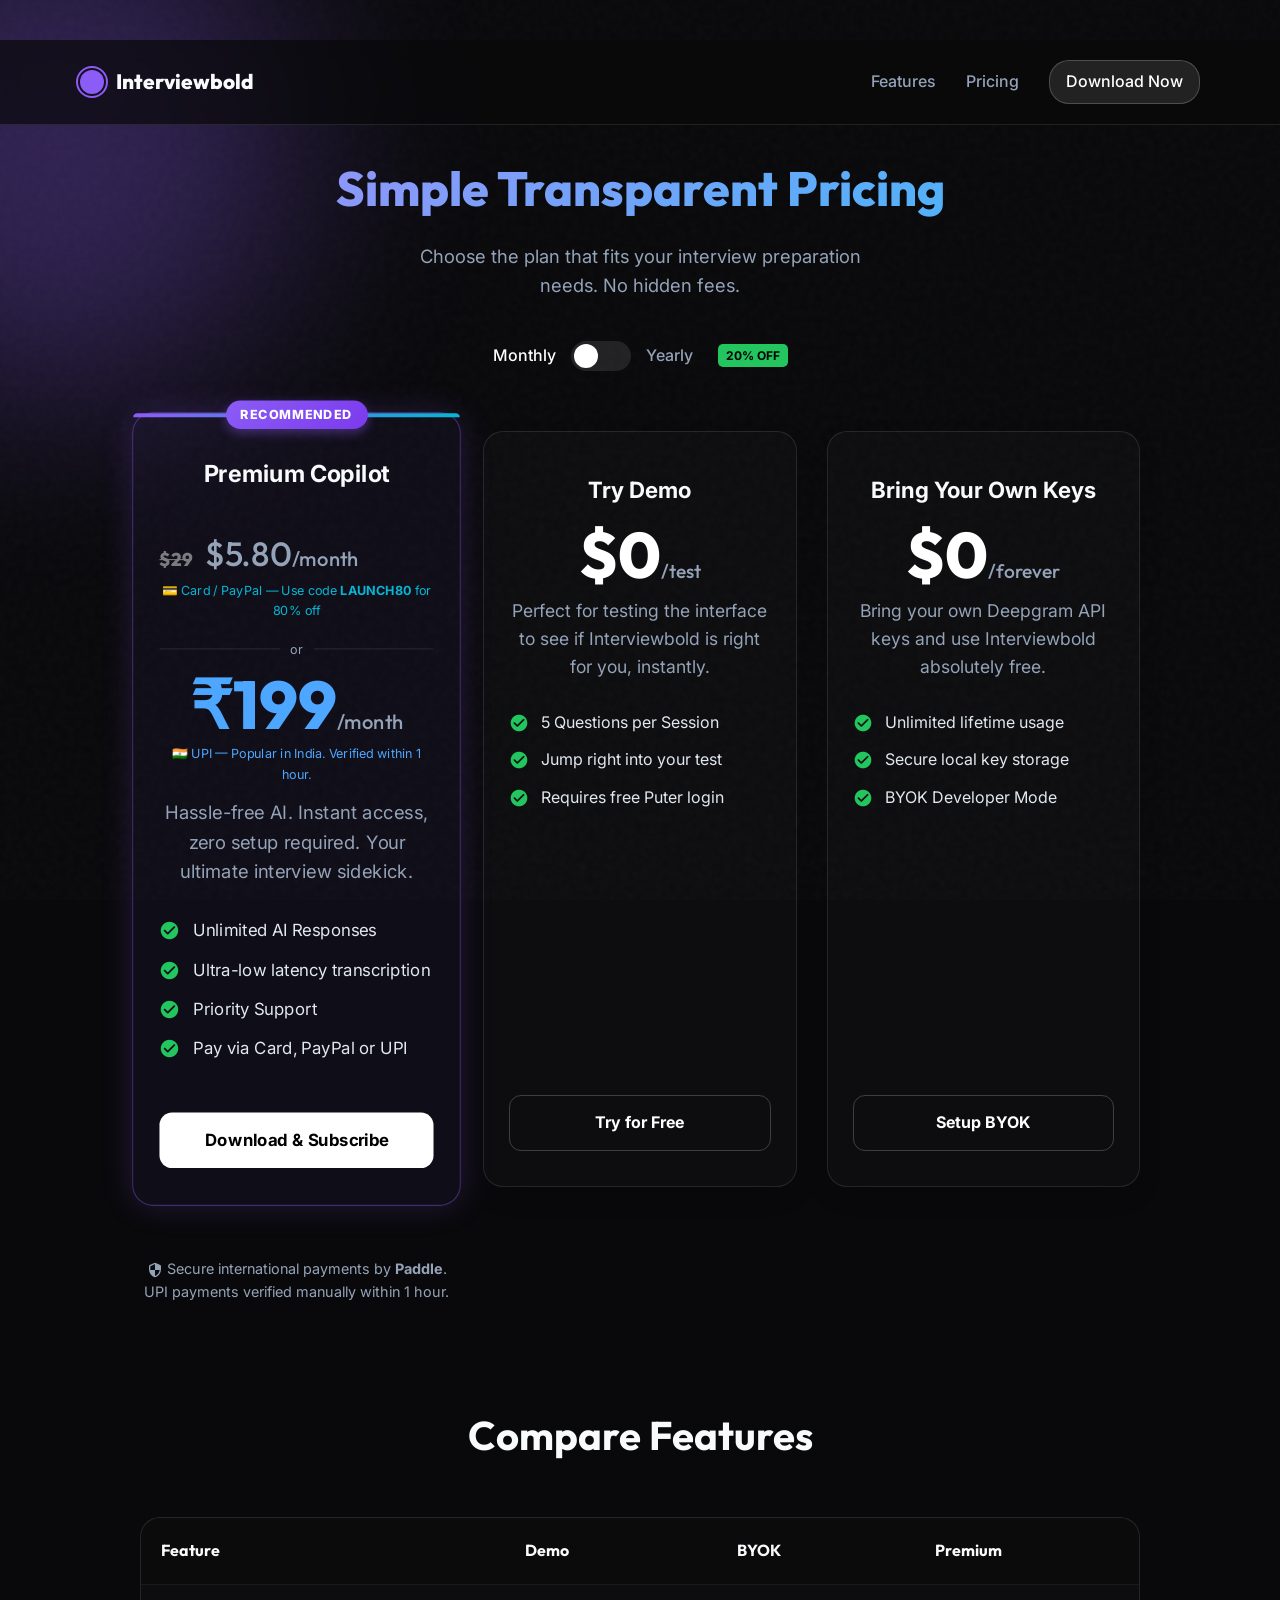
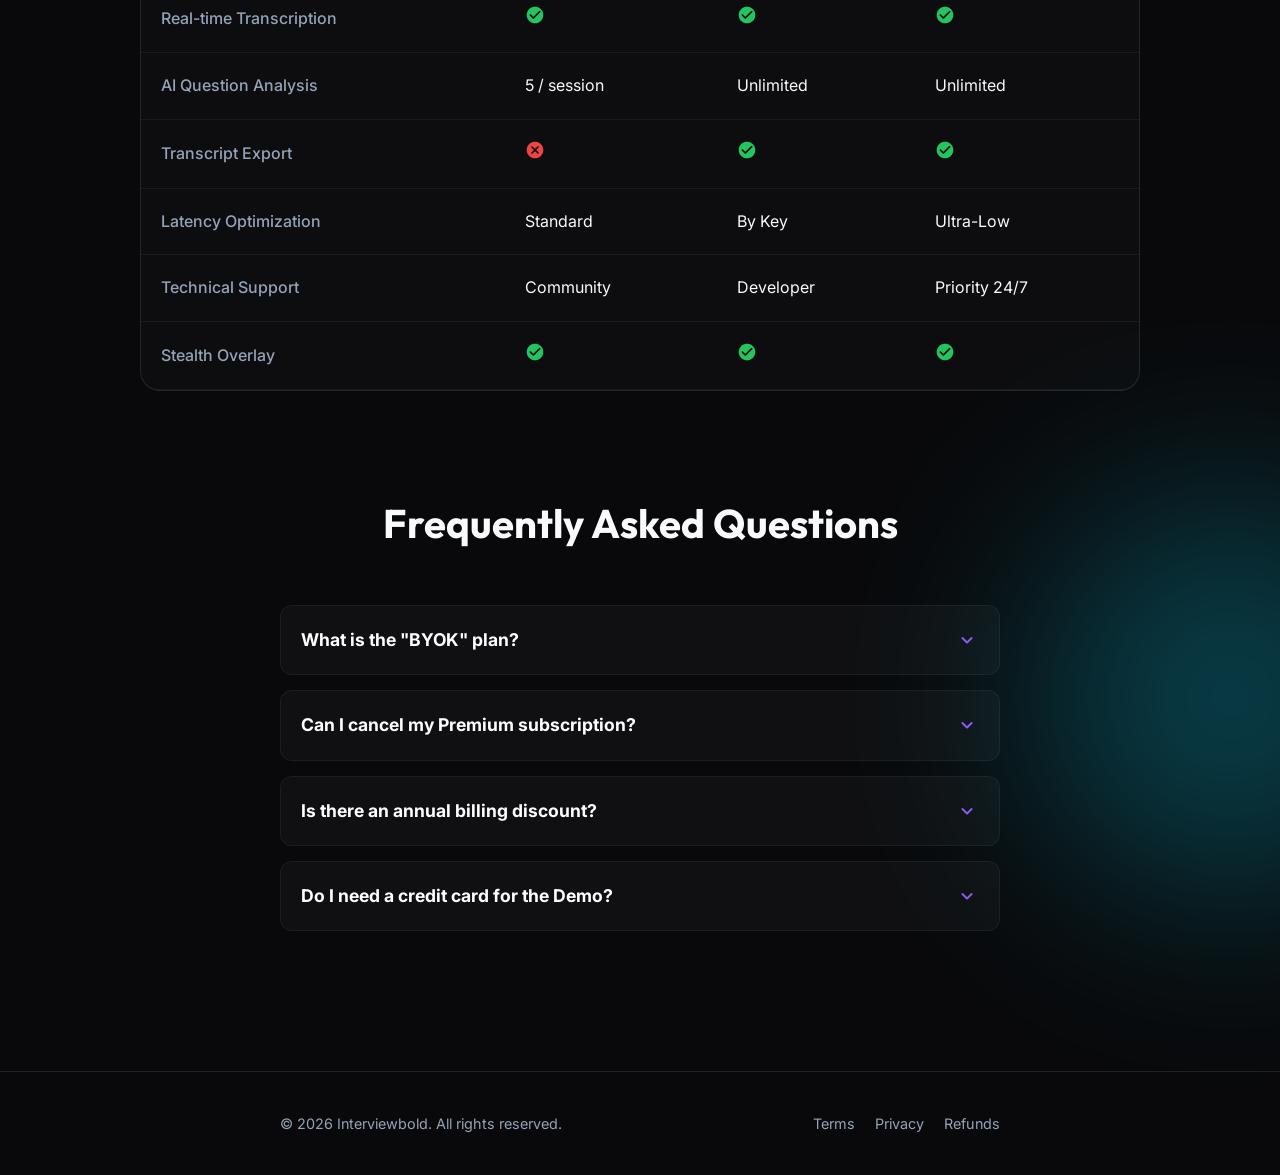
==== commit 0522a106: "feat: update pricing to show USD 5.80/mo with LAUNCH80 and INR 199/mo UPI option on landing page and" ====
--- a/pricing.html
+++ b/pricing.html
@@ -56,16 +56,37 @@
                 <div class="pricing-card premium-tier">
                     <div class="pricing-badge">RECOMMENDED</div>
                     <h3>Premium Copilot</h3>
-                    <div class="price" id="premium-price">$29<span>/month</span></div>
+
+                    <!-- International pricing -->
+                    <div style="margin-bottom: 6px;">
+                        <div style="display:flex; align-items:baseline; gap:8px; flex-wrap:wrap;">
+                            <div class="price" id="premium-price" style="margin:0;"><s style="opacity:0.45; font-size:1.1rem;">$29</s> <span style="font-size:2rem;">$5.80</span><span>/month</span></div>
+                        </div>
+                        <div style="font-size:0.75rem; color:var(--accent); margin-top:4px;">💳 Card / PayPal &mdash; Use code <strong>LAUNCH80</strong> for 80% off</div>
+                    </div>
+
+                    <!-- Divider -->
+                    <div style="display:flex;align-items:center;gap:10px;margin:12px 0;">
+                        <div style="flex:1;height:1px;background:rgba(255,255,255,0.1);"></div>
+                        <span style="font-size:0.75rem;color:var(--text-muted);">or</span>
+                        <div style="flex:1;height:1px;background:rgba(255,255,255,0.1);"></div>
+                    </div>
+
+                    <!-- UPI India pricing -->
+                    <div style="margin-bottom: 14px;">
+                        <div class="price" style="margin:0; color:#4da6ff;">&#8377;199<span>/month</span></div>
+                        <div style="font-size:0.75rem; color:#4da6ff; margin-top:4px;">&#127470;&#127475; UPI &mdash; Popular in India. Verified within 1 hour.</div>
+                    </div>
+
                     <p class="pricing-desc">Hassle-free AI. Instant access, zero setup required. Your ultimate interview sidekick.</p>
                     <ul class="pricing-features">
                         <li><span class="material-icons-round">check_circle</span> Unlimited AI Responses</li>
                         <li><span class="material-icons-round">check_circle</span> Ultra-low latency transcription</li>
                         <li><span class="material-icons-round">check_circle</span> Priority Support</li>
-                        <li><span class="material-icons-round">check_circle</span> Use code <strong style="color:var(--accent);">LAUNCH20</strong> for 20% off</li>
+                        <li><span class="material-icons-round">check_circle</span> Pay via Card, PayPal or UPI</li>
                     </ul>
                     <div class="pricing-action">
-                        <a href="index.html#download" class="nav-btn" style="display: block; text-align: center; width: 100%; border: none;">Get Started Now</a>
+                        <a href="index.html#download" class="nav-btn" style="display: block; text-align: center; width: 100%; border: none;">Download &amp; Subscribe</a>
                     </div>
                 </div>
 
@@ -99,7 +120,7 @@
                     </div>
                 </div>
             <div style="text-align: center; margin-top: 40px; color: var(--text-muted); font-size: 0.9rem;">
-                <p><span class="material-icons-round" style="font-size: 1rem; vertical-align: middle;">security</span> Secure payment processing by <strong>Paddle</strong>. Paddle is the Merchant of Record for this order.</p>
+                <p><span class="material-icons-round" style="font-size: 1rem; vertical-align: middle;">security</span> Secure international payments by <strong>Paddle</strong>. UPI payments verified manually within 1 hour.</p>
             </div>
         </section>
 
@@ -185,7 +206,7 @@
                         <span class="material-icons-round accordion-icon">expand_more</span>
                     </div>
                     <div class="accordion-content">
-                        <p>Absolutely! If you choose yearly billing, you save 20% compared to monthly billing. That's equivalent to getting nearly 2.5 months for free! You can toggle between monthly and yearly rates at the top of this page.</p>
+                        <p>Absolutely! If you choose yearly billing, you save 20% compared to monthly billing. Instead of $5.80/month (billed monthly), you pay just $55.70/year &mdash; saving around 20%. That's equivalent to getting more than 2 months for free! You can toggle between monthly and yearly rates at the top of this page.</p>
                     </div>
                 </div>
                 <div class="accordion-item">
@@ -212,11 +233,11 @@
             toggle.classList.toggle('yearly');
             
             if (toggle.classList.contains('yearly')) {
-                premiumPrice.innerHTML = '$279<span>/year</span>';
+                premiumPrice.innerHTML = '<s style="opacity:0.45; font-size:1.1rem;">$348</s> <span style="font-size:2rem;">$55.70</span><span>/year</span>';
                 monthlyLabel.classList.remove('active');
                 yearlyLabel.classList.add('active');
             } else {
-                premiumPrice.innerHTML = '$29<span>/month</span>';
+                premiumPrice.innerHTML = '<s style="opacity:0.45; font-size:1.1rem;">$29</s> <span style="font-size:2rem;">$5.80</span><span>/month</span>';
                 monthlyLabel.classList.add('active');
                 yearlyLabel.classList.remove('active');
             }
--- a/style.css
+++ b/style.css
@@ -63,6 +63,44 @@
     z-index: -1;
 }
 
+/* Promo Banner */
+.promo-banner {
+    position: fixed;
+    top: 0;
+    left: 0;
+    width: 100%;
+    height: 40px;
+    background: linear-gradient(90deg, #7c3aed 0%, #db2777 100%);
+    color: white;
+    display: flex;
+    align-items: center;
+    justify-content: center;
+    gap: 15px;
+    z-index: 1001;
+    font-size: 0.9rem;
+    font-weight: 500;
+}
+
+.promo-banner strong {
+    background: rgba(255, 255, 255, 0.2);
+    padding: 2px 8px;
+    border-radius: 4px;
+    font-family: inherit;
+    font-weight: 700;
+}
+
+.promo-banner a {
+    color: white;
+    text-decoration: underline;
+    font-weight: 700;
+}
+
+.promo-banner a:hover {
+    text-decoration: none;
+    opacity: 0.9;
+}
+
+
 /* Navbar */
 .navbar {
     padding: 20px 0;
@@ -70,7 +108,7 @@
     background: rgba(9, 9, 11, 0.7);
     backdrop-filter: blur(10px);
     position: fixed;
-    top: 0;
+    top: 40px;
     width: 100%;
     z-index: 100;
 }
@@ -149,7 +187,7 @@
 /* Hero Section */
 .hero {
     max-width: 1200px;
-    margin: 150px auto 100px;
+    margin: 190px auto 100px;
     padding: 0 40px;
     display: flex;
     align-items: center;
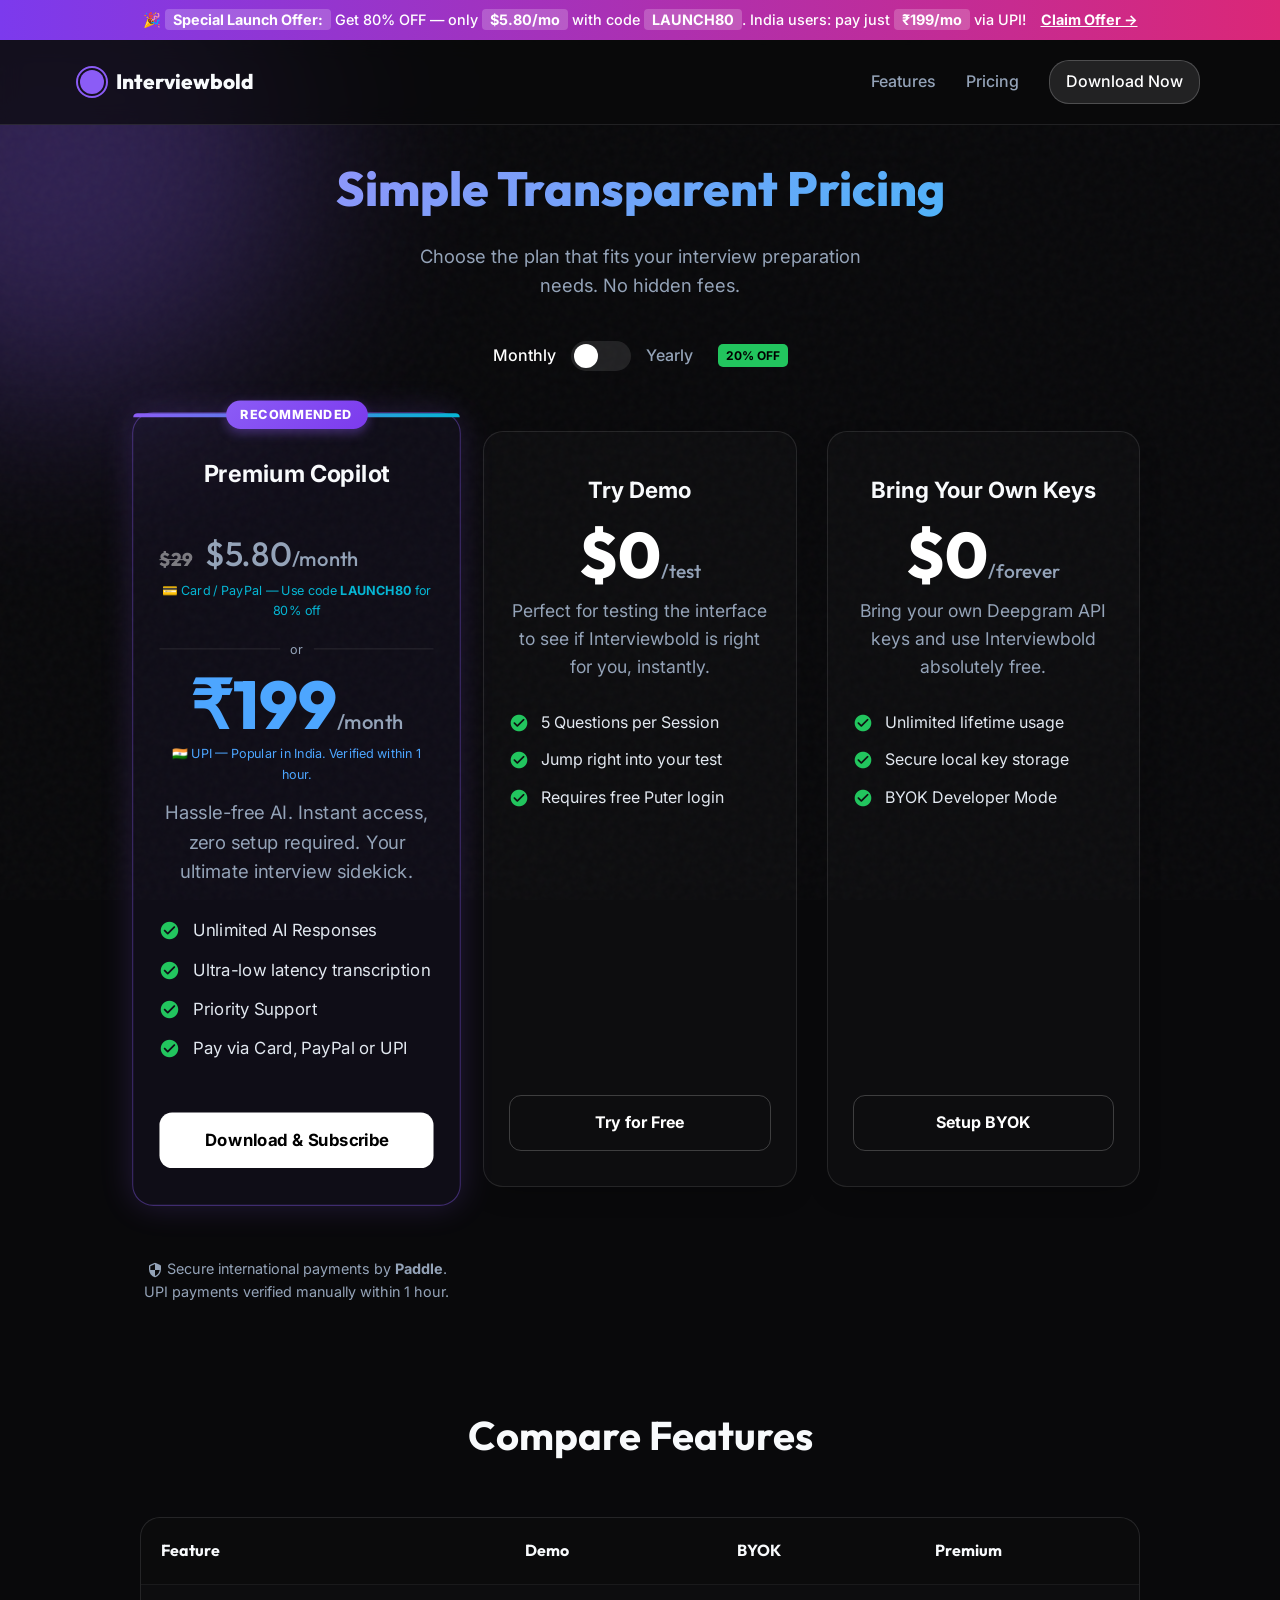
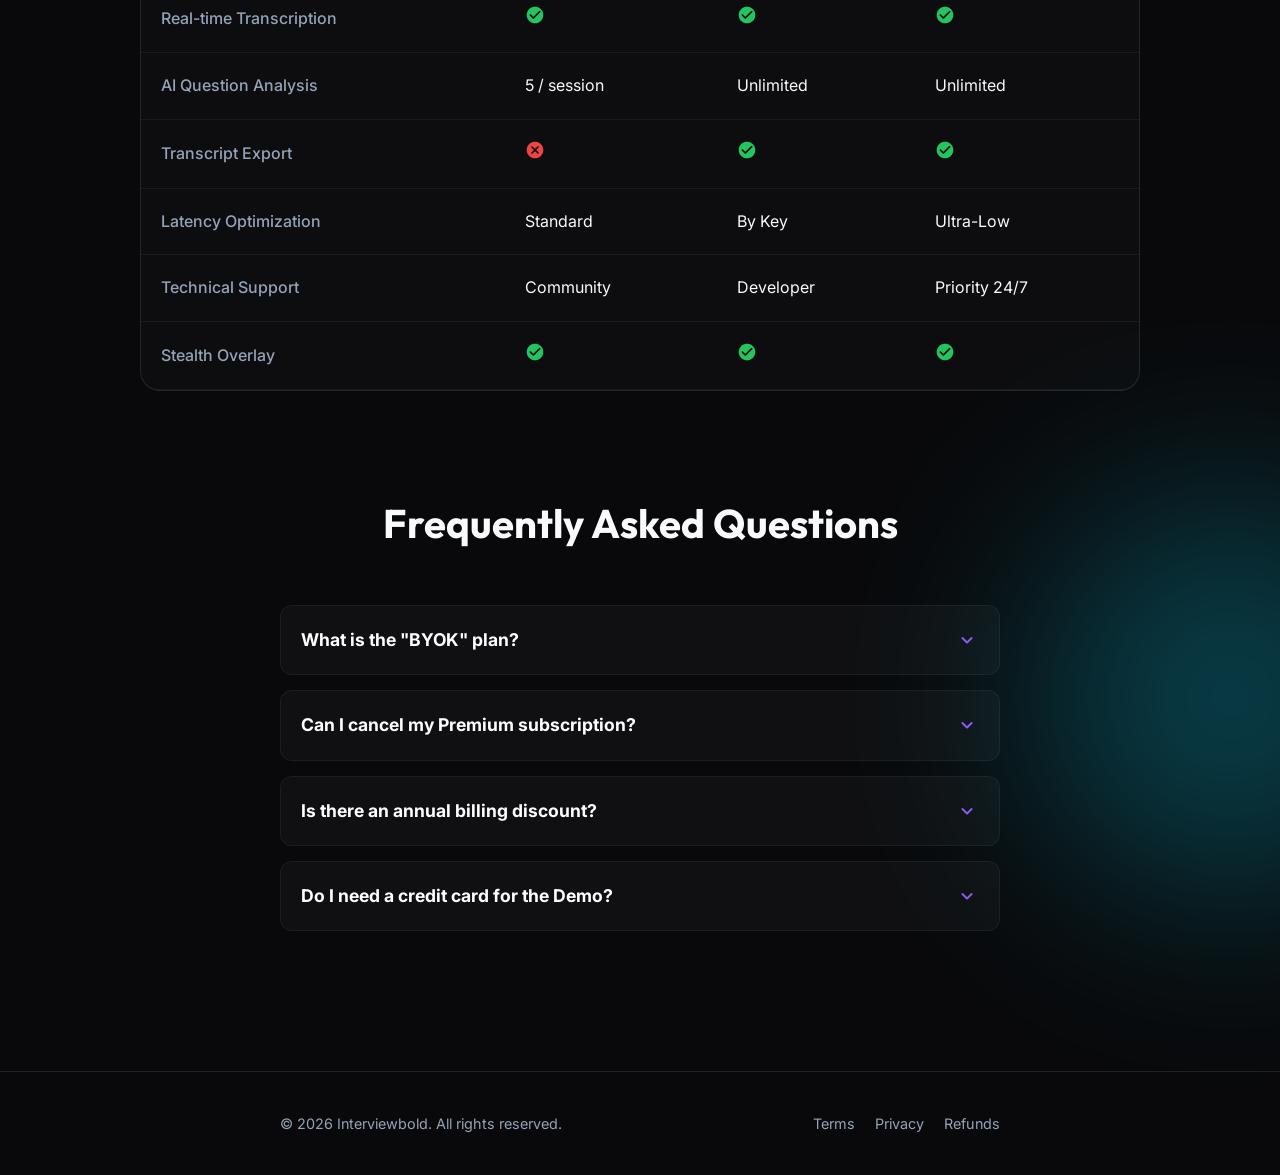
==== commit 692eb445: "fix: add missing promo banner to pricing, privacy, terms, refund pages to fix navbar overlap" ====
--- a/pricing.html
+++ b/pricing.html
@@ -16,6 +16,12 @@
 </head>
 
 <body>
+    <!-- Promo Banner -->
+    <div class="promo-banner">
+        <span>🎉 <strong>Special Launch Offer:</strong> Get 80% OFF — only <strong>$5.80/mo</strong> with code <strong>LAUNCH80</strong>. India users: pay just <strong>₹199/mo</strong> via UPI!</span>
+        <a href="pricing.html">Claim Offer &rarr;</a>
+    </div>
+
     <div class="ambient-glow glow-1"></div>
     <div class="ambient-glow glow-2"></div>
     <div class="noise-overlay"></div>
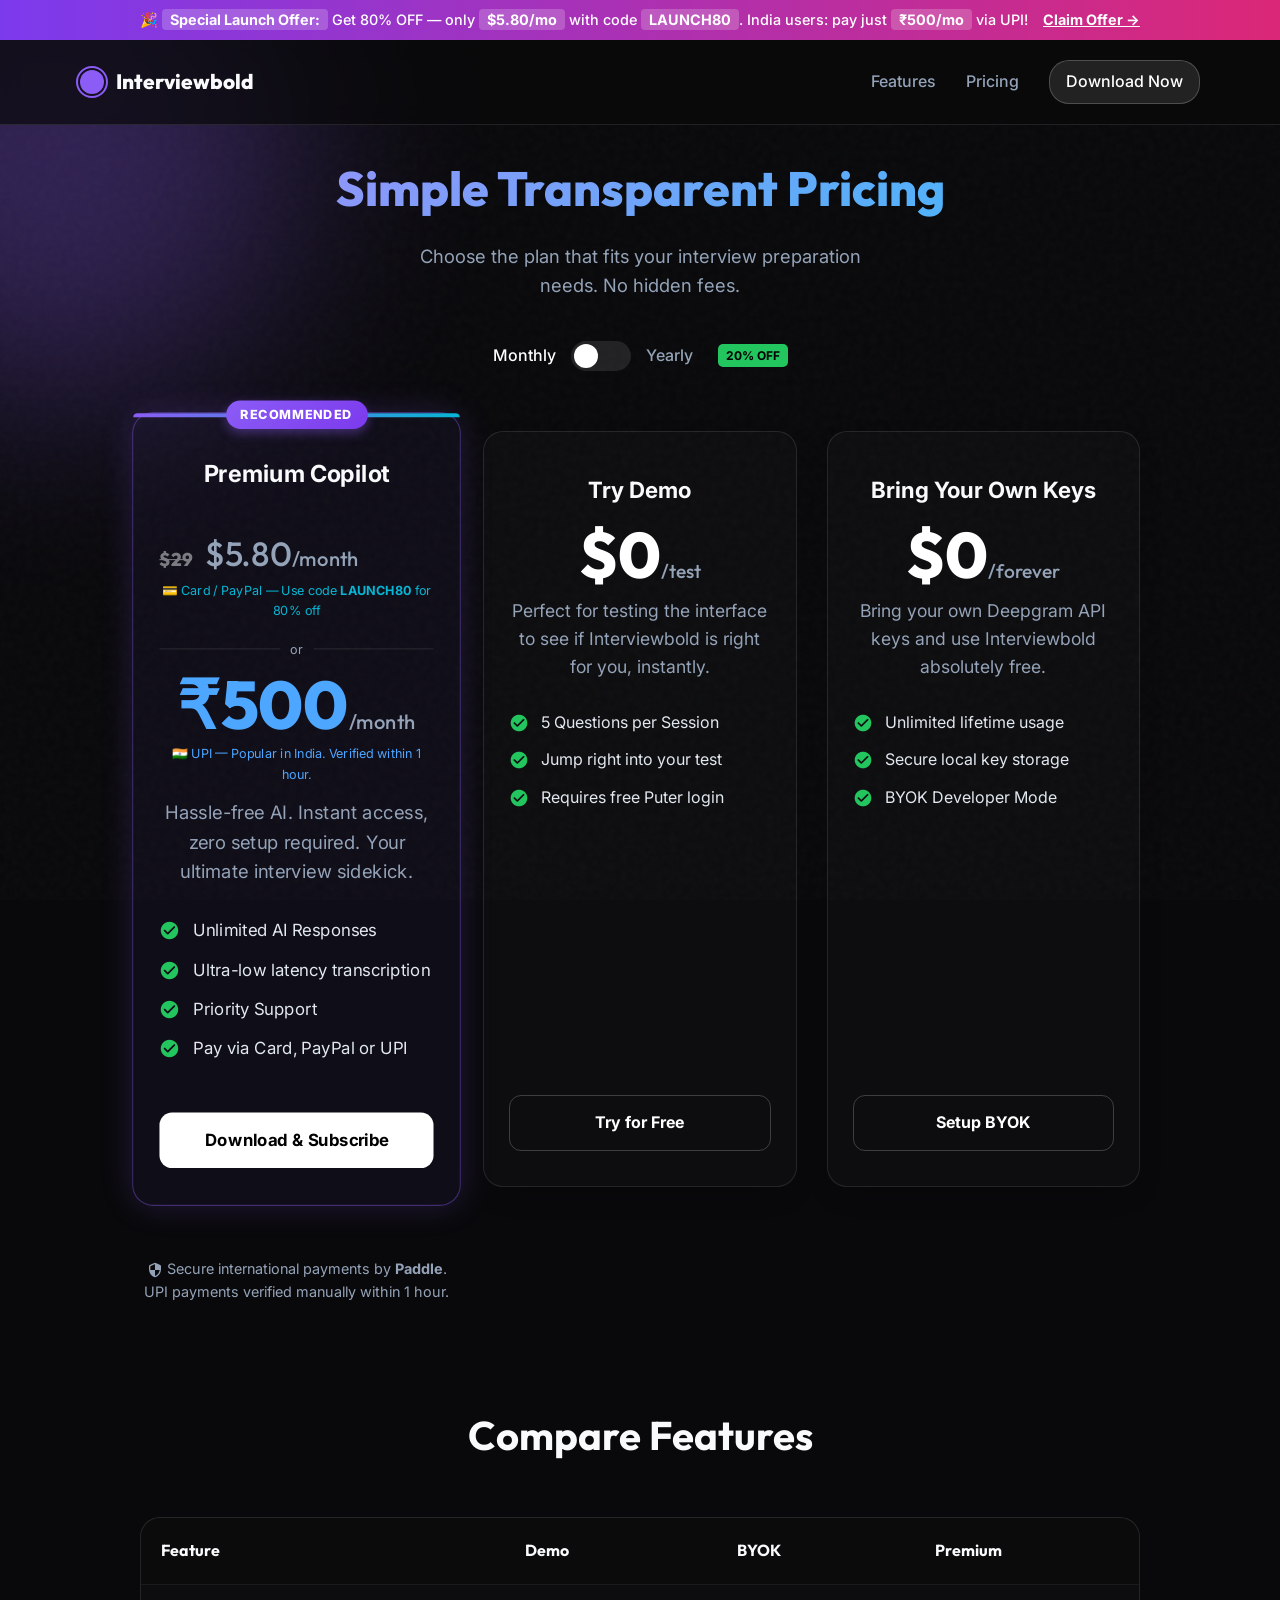
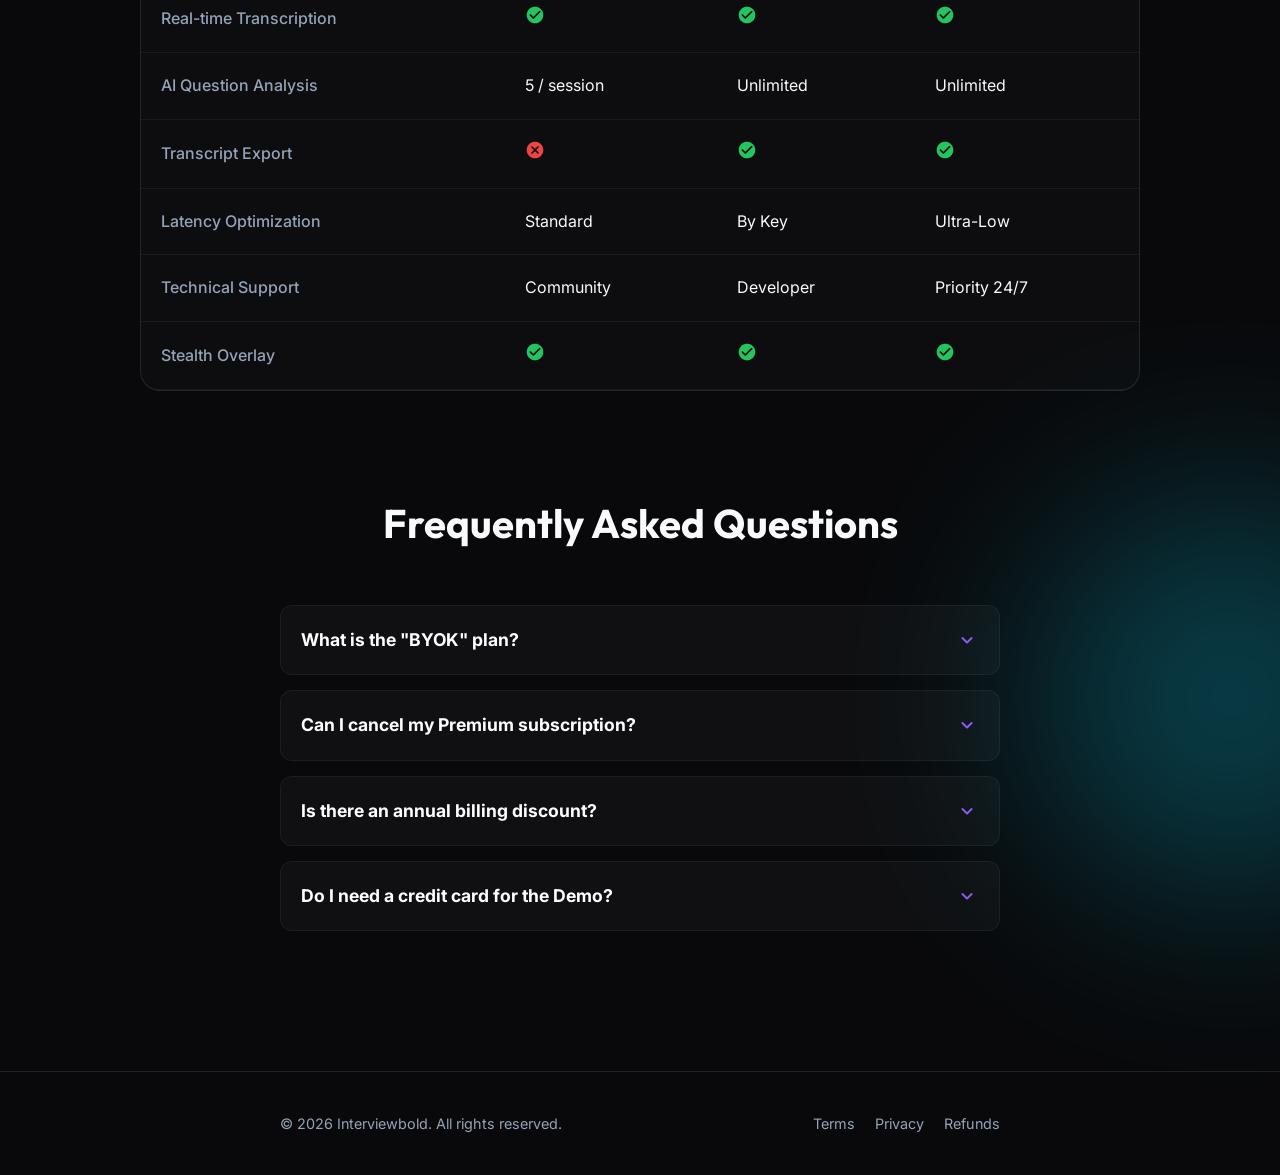
==== commit bef4c466: "Update UPI pricing to ₹500/mo" ====
--- a/pricing.html
+++ b/pricing.html
@@ -4,8 +4,8 @@
 <head>
     <meta charset="UTF-8">
     <meta name="viewport" content="width=device-width, initial-scale=1.0">
-    <link rel="icon"
-        href="data:image/svg+xml,<svg xmlns=%22http://www.w3.org/2000/svg%22 viewBox=%220 0 100 100%22><circle cx=%2250%22 cy=%2250%22 r=%2240%22 fill=%22%238b5cf6%22/></svg>">
+    <link rel="icon" type="image/png" href="/favicon.png">
+    <link rel="apple-touch-icon" href="/favicon.png">
     <title>Pricing - Interviewbold</title>
     <meta name="description" content="Simple and transparent pricing for Interviewbold. Choose from our Free Demo, BYOK, or Premium Copilot plans.">
     <link href="https://fonts.googleapis.com/css2?family=Inter:wght@300;400;500;600;700;800&display=swap"
@@ -18,7 +18,7 @@
 <body>
     <!-- Promo Banner -->
     <div class="promo-banner">
-        <span>🎉 <strong>Special Launch Offer:</strong> Get 80% OFF — only <strong>$5.80/mo</strong> with code <strong>LAUNCH80</strong>. India users: pay just <strong>₹199/mo</strong> via UPI!</span>
+        <span>🎉 <strong>Special Launch Offer:</strong> Get 80% OFF — only <strong>$5.80/mo</strong> with code <strong>LAUNCH80</strong>. India users: pay just <strong>₹500/mo</strong> via UPI!</span>
         <a href="pricing.html">Claim Offer &rarr;</a>
     </div>
 
@@ -80,7 +80,7 @@
 
                     <!-- UPI India pricing -->
                     <div style="margin-bottom: 14px;">
-                        <div class="price" style="margin:0; color:#4da6ff;">&#8377;199<span>/month</span></div>
+                        <div class="price" style="margin:0; color:#4da6ff;">&#8377;500<span>/month</span></div>
                         <div style="font-size:0.75rem; color:#4da6ff; margin-top:4px;">&#127470;&#127475; UPI &mdash; Popular in India. Verified within 1 hour.</div>
                     </div>
 
@@ -221,7 +221,7 @@
                         <span class="material-icons-round accordion-icon">expand_more</span>
                     </div>
                     <div class="accordion-content">
-                        <p>No credit card is required to try the Demo. You just need to download the app and sign in with a free Puter account to start your trial sessions immediately.</p>
+                        <p>No credit card required. Simply download the app and create a free <strong>Interviewbold account</strong> (just an email &amp; password). Once logged in, choose <em>"Start 5-Q Demo"</em> and you're good to go — no payment info needed.</p>
                     </div>
                 </div>
             </div>
